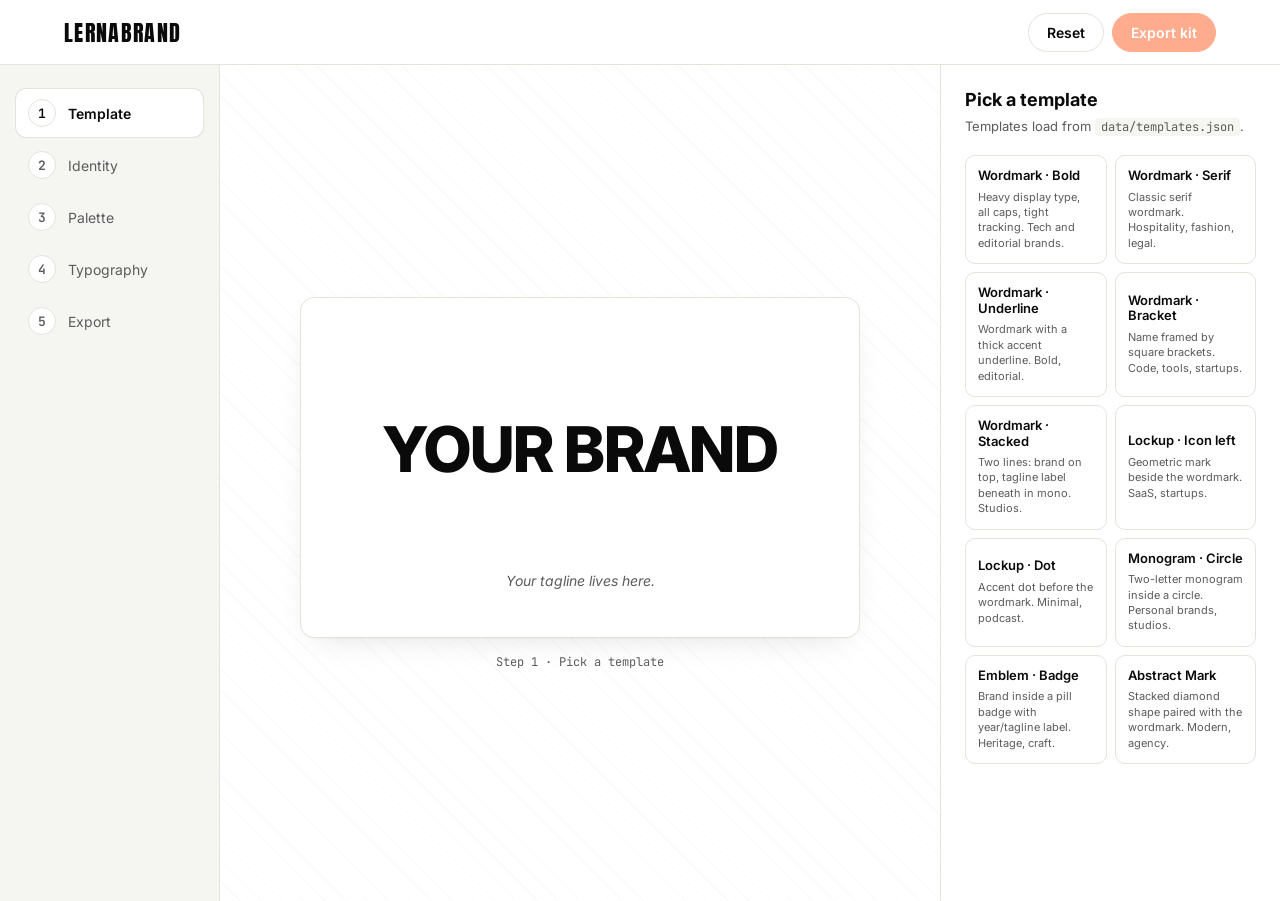
==== app.html @ a3e3d4c1 "Multi-template SVG renderer - New renderer.js: pure-function templates keyed by id. Public API:   Le" ====
<!doctype html>
<html lang="en">
  <head>
    <meta charset="utf-8" />
    <meta name="viewport" content="width=device-width, initial-scale=1" />
    <meta name="color-scheme" content="light dark" />
    <title>Lerna Brand · Builder</title>
    <meta name="description" content="Brand-kit builder. Pick a template, customize, export." />
    <link rel="icon" href="assets/favicon.svg" type="image/svg+xml" />
    <link rel="preconnect" href="https://fonts.googleapis.com" />
    <link rel="preconnect" href="https://fonts.gstatic.com" crossorigin />
    <link rel="stylesheet" href="https://fonts.googleapis.com/css2?family=Abril+Fatface&family=Anton&family=Archivo:wght@400;700&family=Archivo+Black&family=Bebas+Neue&family=DM+Sans:wght@400;700&family=DM+Serif+Display&family=Inter:wght@400;500;600;700;800;900&family=JetBrains+Mono:wght@400;500&family=Libre+Baskerville:wght@400;700&family=Lora:wght@400;700&family=Merriweather:wght@400;700&family=Montserrat:wght@400;700&family=Open+Sans:wght@400;700&family=Oswald:wght@400;700&family=Playfair+Display:wght@400;700&family=PT+Serif&family=Raleway:wght@400;700&family=Roboto:wght@400;500;700&family=Source+Sans+3:wght@400;600&family=Space+Grotesk:wght@400;700&family=Space+Mono&family=Syne:wght@400;700;800&family=Work+Sans:wght@400;700&display=swap" />
    <link rel="stylesheet" href="styles.css" />
  </head>
  <body data-page="app">
    <header class="topbar topbar-app">
      <div class="container topbar-inner">
        <a class="brand" href="index.html" aria-label="Lerna Brand">
          <span class="brand-mark">LERNABRAND</span>
        </a>
        <div class="app-actions">
          <button type="button" class="btn btn-ghost" id="action-reset">Reset</button>
          <button type="button" class="btn btn-primary" id="action-export" disabled>Export kit</button>
        </div>
      </div>
    </header>

    <main class="app-shell">
      <aside class="app-sidebar" aria-label="Steps">
        <ol class="step-list">
          <li class="step is-active" data-step="template">
            <span class="step-num">1</span>
            <span class="step-title">Template</span>
          </li>
          <li class="step" data-step="identity">
            <span class="step-num">2</span>
            <span class="step-title">Identity</span>
          </li>
          <li class="step" data-step="palette">
            <span class="step-num">3</span>
            <span class="step-title">Palette</span>
          </li>
          <li class="step" data-step="typography">
            <span class="step-num">4</span>
            <span class="step-title">Typography</span>
          </li>
          <li class="step" data-step="export">
            <span class="step-num">5</span>
            <span class="step-title">Export</span>
          </li>
        </ol>
      </aside>

      <section class="app-canvas" aria-label="Preview">
        <div class="preview-card">
          <div class="preview-logo" id="preview-logo">
            <svg viewBox="0 0 320 120" xmlns="http://www.w3.org/2000/svg" aria-hidden="true">
              <text x="160" y="78" text-anchor="middle" font-family="Inter, sans-serif" font-weight="800" font-size="56" fill="currentColor">YOUR BRAND</text>
            </svg>
          </div>
          <p class="preview-tagline" id="preview-tagline">Your tagline lives here.</p>
        </div>
        <div class="preview-meta">
          <span id="preview-step-label">Step 1 · Pick a template</span>
        </div>
      </section>

      <aside class="app-panel" aria-label="Controls">
        <div class="panel-step is-active" data-panel="template">
          <h2>Pick a template</h2>
          <p class="panel-hint">Templates load from <code>data/templates.json</code>.</p>
          <div class="template-grid" id="template-grid">
            <p class="loading">Loading templates…</p>
          </div>
        </div>

        <div class="panel-step" data-panel="identity">
          <h2>Identity</h2>
          <label class="field">
            <span>Brand name</span>
            <input type="text" id="input-name" maxlength="32" placeholder="Acme" />
          </label>
          <label class="field">
            <span>Tagline</span>
            <input type="text" id="input-tagline" maxlength="64" placeholder="We make things." />
          </label>
          <div class="panel-nav">
            <button type="button" class="btn btn-ghost" data-prev>Back</button>
            <button type="button" class="btn btn-primary" data-next>Next</button>
          </div>
        </div>

        <div class="panel-step" data-panel="palette">
          <h2>Palette</h2>
          <p class="panel-hint">Curated palettes from <code>data/palettes.json</code>.</p>
          <div class="palette-grid" id="palette-grid">
            <p class="loading">Loading palettes…</p>
          </div>
          <div class="panel-nav">
            <button type="button" class="btn btn-ghost" data-prev>Back</button>
            <button type="button" class="btn btn-primary" data-next>Next</button>
          </div>
        </div>

        <div class="panel-step" data-panel="typography">
          <h2>Typography</h2>
          <p class="panel-hint">Pairings from <code>data/fonts.json</code>.</p>
          <div class="font-grid" id="font-grid">
            <p class="loading">Loading pairings…</p>
          </div>
          <div class="panel-nav">
            <button type="button" class="btn btn-ghost" data-prev>Back</button>
            <button type="button" class="btn btn-primary" data-next>Next</button>
          </div>
        </div>

        <div class="panel-step" data-panel="export">
          <h2>Export</h2>
          <p>Download your kit as a JSON manifest. SVG and PNG export are roadmap.</p>
          <button type="button" class="btn btn-primary btn-lg" id="export-json">Download JSON manifest</button>
          <div class="panel-nav">
            <button type="button" class="btn btn-ghost" data-prev>Back</button>
          </div>
        </div>
      </aside>
    </main>

    <script src="renderer.js"></script>
    <script src="app.js"></script>
  </body>
</html>
---- styles.css ----
:root {
  --bg: #ffffff;
  --bg-alt: #f5f5f2;
  --fg: #0a0a0a;
  --fg-mute: #5b5b5b;
  --line: #e4e4dc;
  --accent: #ff5a1f;
  --accent-fg: #ffffff;
  --radius: 14px;
  --font-sans: "Inter", system-ui, -apple-system, "Segoe UI", sans-serif;
  --font-display: "Anton", "Inter", sans-serif;
  --font-mono: "JetBrains Mono", ui-monospace, monospace;
  --container: 1200px;
  --topbar-h: 64px;
}

* { box-sizing: border-box; }
html, body { margin: 0; padding: 0; }
body {
  font-family: var(--font-sans);
  color: var(--fg);
  background: var(--bg);
  -webkit-font-smoothing: antialiased;
  -moz-osx-font-smoothing: grayscale;
}

a { color: inherit; text-decoration: none; }
a:hover { color: var(--accent); }

.container {
  width: 100%;
  max-width: var(--container);
  margin: 0 auto;
  padding: 0 24px;
}

/* ---------- TOPBAR ---------- */
.topbar {
  position: sticky;
  top: 0;
  z-index: 50;
  background: var(--bg);
  border-bottom: 1px solid var(--line);
}
.topbar-inner {
  height: var(--topbar-h);
  display: flex;
  align-items: center;
  justify-content: space-between;
  gap: 24px;
}
.brand { display: inline-flex; align-items: center; gap: 10px; }
.brand-mark {
  font-family: var(--font-display);
  font-size: 22px;
  letter-spacing: 0.06em;
}
.nav {
  display: flex;
  gap: 28px;
  font-size: 14px;
  font-weight: 500;
}
.topbar-cta { white-space: nowrap; }

/* ---------- BUTTONS ---------- */
.btn {
  display: inline-flex;
  align-items: center;
  justify-content: center;
  border: 1px solid var(--line);
  background: var(--bg);
  color: var(--fg);
  padding: 10px 18px;
  border-radius: 999px;
  font-weight: 600;
  font-size: 14px;
  cursor: pointer;
  font-family: inherit;
  transition: background 120ms ease, color 120ms ease, border-color 120ms ease, transform 120ms ease;
}
.btn:hover { border-color: var(--fg); }
.btn:active { transform: translateY(1px); }
.btn:disabled { opacity: 0.5; cursor: not-allowed; }
.btn-primary {
  background: var(--accent);
  color: var(--accent-fg);
  border-color: var(--accent);
}
.btn-primary:hover { background: #e04812; border-color: #e04812; color: var(--accent-fg); }
.btn-ghost { background: transparent; }
.btn-lg { padding: 14px 24px; font-size: 15px; }

/* ---------- HERO ---------- */
.hero {
  padding: 96px 0 80px;
  border-bottom: 1px solid var(--line);
  background:
    radial-gradient(circle at 80% 20%, rgba(255, 90, 31, 0.08), transparent 50%),
    var(--bg);
}
.hero-copy { max-width: 820px; }
.eyebrow {
  font-family: var(--font-mono);
  font-size: 12px;
  text-transform: uppercase;
  letter-spacing: 0.12em;
  color: var(--fg-mute);
  margin: 0 0 18px;
}
.h-display {
  font-family: var(--font-display);
  font-weight: 400;
  font-size: clamp(40px, 6vw, 84px);
  line-height: 1.02;
  margin: 0 0 24px;
  letter-spacing: -0.01em;
}
.hero-lead {
  font-size: 18px;
  line-height: 1.6;
  color: var(--fg-mute);
  margin: 0 0 32px;
  max-width: 640px;
}
.hero-cta { display: flex; gap: 12px; flex-wrap: wrap; }

/* ---------- SECTIONS ---------- */
.section {
  padding: 88px 0;
  border-bottom: 1px solid var(--line);
}
.section-alt { background: var(--bg-alt); }
.section-cta { text-align: center; }
.section-cta .h-section { margin-bottom: 24px; }
.h-section {
  font-family: var(--font-display);
  font-weight: 400;
  font-size: clamp(28px, 4vw, 48px);
  line-height: 1.05;
  margin: 8px 0 32px;
  letter-spacing: -0.01em;
}
.section-lead {
  font-size: 17px;
  line-height: 1.6;
  color: var(--fg-mute);
  max-width: 640px;
  margin: 0 0 40px;
}

/* ---------- FEATURE GRID ---------- */
.feature-grid {
  list-style: none;
  margin: 0;
  padding: 0;
  display: grid;
  grid-template-columns: repeat(auto-fit, minmax(220px, 1fr));
  gap: 16px;
}
.feature {
  padding: 28px 24px;
  border: 1px solid var(--line);
  border-radius: var(--radius);
  background: var(--bg);
}
.feature h3 { font-size: 18px; margin: 12px 0 8px; }
.feature p { font-size: 14px; color: var(--fg-mute); margin: 0; line-height: 1.5; }
.feature-num {
  font-family: var(--font-mono);
  font-size: 12px;
  color: var(--accent);
  font-weight: 600;
}

/* ---------- HOW IT WORKS ---------- */
.how-grid {
  display: grid;
  grid-template-columns: repeat(auto-fit, minmax(220px, 1fr));
  gap: 24px;
}
.how-step h3 { font-size: 18px; margin: 12px 0 8px; }
.how-step p { font-size: 14px; color: var(--fg-mute); margin: 0; }
.how-num {
  font-family: var(--font-display);
  font-size: 48px;
  color: var(--accent);
  display: block;
  line-height: 1;
}

/* ---------- FOOTER ---------- */
.footer {
  padding: 32px 0;
  border-top: 1px solid var(--line);
  background: var(--bg-alt);
}
.footer-inner {
  display: flex;
  justify-content: space-between;
  align-items: center;
  font-size: 13px;
  color: var(--fg-mute);
  flex-wrap: wrap;
  gap: 12px;
}

/* ============================================ */
/*                APP SHELL                     */
/* ============================================ */
body[data-page="app"] {
  min-height: 100vh;
  display: flex;
  flex-direction: column;
}
.topbar-app .app-actions {
  display: flex;
  gap: 8px;
}
.app-shell {
  flex: 1;
  display: grid;
  grid-template-columns: 220px 1fr 340px;
  min-height: calc(100vh - var(--topbar-h));
}
.app-sidebar {
  border-right: 1px solid var(--line);
  padding: 24px 16px;
  background: var(--bg-alt);
}
.step-list {
  list-style: none;
  margin: 0;
  padding: 0;
  display: flex;
  flex-direction: column;
  gap: 4px;
}
.step {
  display: flex;
  align-items: center;
  gap: 12px;
  padding: 10px 12px;
  border-radius: 10px;
  cursor: pointer;
  font-size: 14px;
  color: var(--fg-mute);
}
.step:hover { background: var(--bg); }
.step.is-active {
  background: var(--bg);
  color: var(--fg);
  font-weight: 600;
  box-shadow: 0 0 0 1px var(--line);
}
.step.is-complete .step-num {
  background: var(--accent);
  color: var(--accent-fg);
  border-color: var(--accent);
}
.step-num {
  width: 28px;
  height: 28px;
  border-radius: 999px;
  border: 1px solid var(--line);
  background: var(--bg);
  display: inline-flex;
  align-items: center;
  justify-content: center;
  font-family: var(--font-mono);
  font-size: 13px;
  font-weight: 600;
}

/* ---------- CANVAS ---------- */
.app-canvas {
  padding: 48px 24px;
  display: flex;
  flex-direction: column;
  align-items: center;
  justify-content: center;
  background:
    repeating-linear-gradient(45deg, transparent 0 14px, rgba(0,0,0,0.02) 14px 15px),
    var(--bg);
  min-height: 100%;
}
.preview-card {
  width: 100%;
  max-width: 560px;
  padding: 48px;
  background: var(--bg);
  border: 1px solid var(--line);
  border-radius: var(--radius);
  text-align: center;
  box-shadow: 0 1px 0 rgba(0,0,0,0.02), 0 12px 32px -16px rgba(0,0,0,0.15);
}
.preview-logo {
  color: var(--fg);
  margin-bottom: 16px;
  font-family: var(--font-display);
}
.preview-logo svg {
  width: 100%;
  height: auto;
  max-width: 420px;
  display: block;
  margin: 0 auto;
}
.preview-tagline {
  font-size: 14px;
  color: var(--fg-mute);
  margin: 0;
  font-style: italic;
}
.preview-meta {
  margin-top: 16px;
  font-family: var(--font-mono);
  font-size: 12px;
  color: var(--fg-mute);
}

/* ---------- PANEL ---------- */
.app-panel {
  border-left: 1px solid var(--line);
  padding: 24px;
  background: var(--bg);
  overflow-y: auto;
}
.panel-step { display: none; }
.panel-step.is-active { display: block; }
.panel-step h2 { font-size: 18px; margin: 0 0 8px; }
.panel-hint {
  font-size: 13px;
  color: var(--fg-mute);
  margin: 0 0 20px;
}
.panel-hint code {
  font-family: var(--font-mono);
  font-size: 12px;
  padding: 1px 6px;
  background: var(--bg-alt);
  border-radius: 4px;
}
.panel-nav {
  margin-top: 24px;
  display: flex;
  justify-content: space-between;
  gap: 8px;
}

/* ---------- FIELDS ---------- */
.field {
  display: flex;
  flex-direction: column;
  gap: 6px;
  margin-bottom: 16px;
  font-size: 13px;
  color: var(--fg-mute);
}
.field input {
  font-family: inherit;
  font-size: 15px;
  padding: 10px 12px;
  border: 1px solid var(--line);
  border-radius: 8px;
  background: var(--bg);
  color: var(--fg);
}
.field input:focus {
  outline: none;
  border-color: var(--fg);
}

/* ---------- GRIDS ---------- */
.template-grid,
.palette-grid,
.font-grid {
  display: grid;
  grid-template-columns: 1fr 1fr;
  gap: 8px;
}
.template-grid .option,
.palette-grid .option,
.font-grid .option {
  border: 1px solid var(--line);
  border-radius: 10px;
  padding: 12px;
  cursor: pointer;
  background: var(--bg);
  text-align: left;
  font-family: inherit;
  font-size: 13px;
  color: var(--fg);
}
.option:hover { border-color: var(--fg); }
.option.is-selected {
  border-color: var(--accent);
  box-shadow: 0 0 0 1px var(--accent);
}
.option .option-title {
  font-weight: 600;
  font-size: 13px;
  margin-bottom: 6px;
  display: block;
  line-height: 1.2;
}
.option .option-desc {
  display: block;
  font-size: 11px;
  color: var(--fg-mute);
  line-height: 1.4;
}
.option .option-meta {
  display: block;
  margin-top: 6px;
  font-family: var(--font-mono);
  font-size: 10px;
  color: var(--fg-mute);
  letter-spacing: 0.5px;
  text-transform: uppercase;
}
.option .font-specimen {
  display: block;
  font-size: 11px;
  color: var(--fg-mute);
}
.palette-swatches {
  display: flex;
  gap: 4px;
  height: 24px;
  border-radius: 4px;
  overflow: hidden;
}
.palette-swatches span {
  flex: 1;
}

.loading {
  font-size: 13px;
  color: var(--fg-mute);
  font-style: italic;
}

/* ============================================ */
/*                  MOBILE                      */
/* ============================================ */
@media (max-width: 900px) {
  .nav { display: none; }
  .hero { padding: 56px 0 48px; }
  .section { padding: 56px 0; }
  .app-shell {
    grid-template-columns: 1fr;
    grid-template-rows: auto auto auto;
  }
  .app-sidebar {
    border-right: 0;
    border-bottom: 1px solid var(--line);
    padding: 12px 16px;
  }
  .step-list {
    flex-direction: row;
    overflow-x: auto;
    gap: 8px;
  }
  .step {
    flex: 0 0 auto;
    padding: 8px 12px;
  }
  .step-title { display: none; }
  .step.is-active .step-title { display: inline; }
  .app-panel {
    border-left: 0;
    border-top: 1px solid var(--line);
  }
  .app-canvas { padding: 32px 16px; }
  .preview-card { padding: 32px 24px; }
}
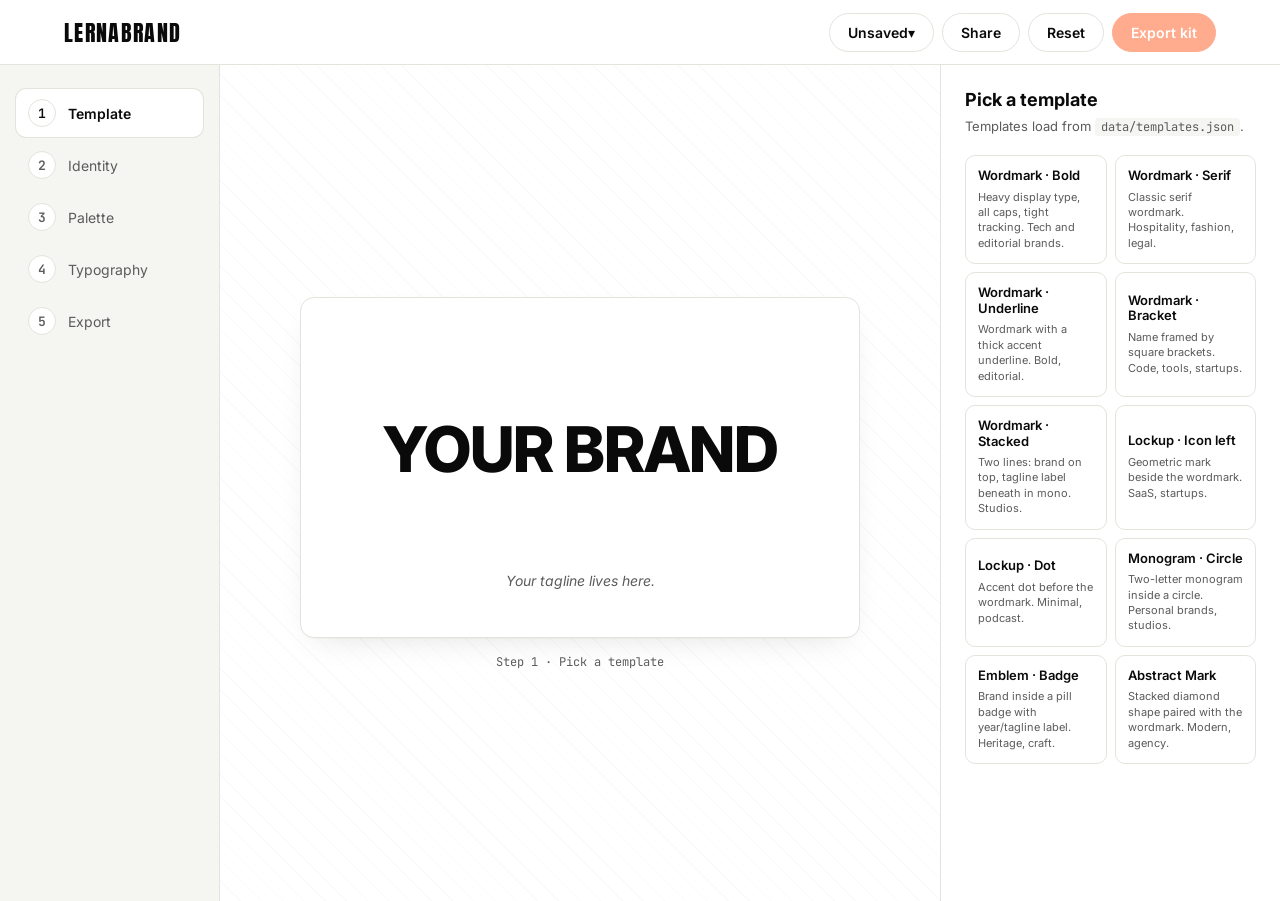
==== commit 112be98a: "Phase 6: projects (multiple kits) + share via URL - Topbar: new dropdown "Unsaved ▾" lists saved pro" ====
--- a/app.html
+++ b/app.html
@@ -19,11 +19,24 @@
           <span class="brand-mark">LERNABRAND</span>
         </a>
         <div class="app-actions">
+          <div class="projects-menu" id="projects-menu">
+            <button type="button" class="btn btn-ghost" id="projects-toggle">
+              <span id="projects-current">Unsaved</span> ▾
+            </button>
+            <div class="projects-dropdown" id="projects-dropdown" hidden>
+              <div class="projects-list" id="projects-list"></div>
+              <button type="button" class="projects-action" id="projects-save">Save current as…</button>
+              <button type="button" class="projects-action" id="projects-new">New project</button>
+            </div>
+          </div>
+          <button type="button" class="btn btn-ghost" id="action-share">Share</button>
           <button type="button" class="btn btn-ghost" id="action-reset">Reset</button>
           <button type="button" class="btn btn-primary" id="action-export" disabled>Export kit</button>
         </div>
       </div>
     </header>
+
+    <div class="toast" id="toast" hidden></div>
 
     <main class="app-shell">
       <aside class="app-sidebar" aria-label="Steps">
@@ -71,6 +84,18 @@
           <p class="panel-hint">Templates load from <code>data/templates.json</code>.</p>
           <div class="template-grid" id="template-grid">
             <p class="loading">Loading templates…</p>
+          </div>
+
+          <div class="icon-picker" id="icon-picker" hidden>
+            <h3>Icon</h3>
+            <p class="panel-hint">Search 5,000+ icons from Tabler (MIT). Leave blank for the default square.</p>
+            <div class="icon-picker-row">
+              <input type="search" id="icon-search" placeholder="search e.g. rocket, leaf, bolt…" />
+              <button type="button" class="btn btn-ghost" id="icon-clear">Clear</button>
+            </div>
+            <div class="icon-grid" id="icon-grid">
+              <p class="loading">Pick search to load…</p>
+            </div>
           </div>
         </div>
 
@@ -92,9 +117,46 @@
 
         <div class="panel-step" data-panel="palette">
           <h2>Palette</h2>
-          <p class="panel-hint">Curated palettes from <code>data/palettes.json</code>.</p>
-          <div class="palette-grid" id="palette-grid">
-            <p class="loading">Loading palettes…</p>
+          <div class="tabs" role="tablist">
+            <button type="button" class="tab is-active" data-tab="palette" data-target="curated">Curated</button>
+            <button type="button" class="tab" data-tab="palette" data-target="custom">Custom</button>
+          </div>
+          <div class="tab-body is-active" data-tab-body="palette-curated">
+            <p class="panel-hint">Curated palettes from <code>data/palettes.json</code>.</p>
+            <div class="palette-grid" id="palette-grid">
+              <p class="loading">Loading palettes…</p>
+            </div>
+          </div>
+          <div class="tab-body" data-tab-body="palette-custom">
+            <p class="panel-hint">Build your own. Use HEX or the color picker on each role.</p>
+            <div class="custom-palette" id="custom-palette">
+              <label class="color-field"><span>Primary text</span>
+                <span class="color-input-pair">
+                  <input type="color" data-role="0" value="#0a0a0a"/>
+                  <input type="text" data-role-hex="0" value="#0a0a0a" maxlength="7"/>
+                </span>
+              </label>
+              <label class="color-field"><span>Accent</span>
+                <span class="color-input-pair">
+                  <input type="color" data-role="1" value="#ff5a1f"/>
+                  <input type="text" data-role-hex="1" value="#ff5a1f" maxlength="7"/>
+                </span>
+              </label>
+              <label class="color-field"><span>Surface</span>
+                <span class="color-input-pair">
+                  <input type="color" data-role="2" value="#f5f5f2"/>
+                  <input type="text" data-role-hex="2" value="#f5f5f2" maxlength="7"/>
+                </span>
+              </label>
+              <label class="color-field"><span>Background</span>
+                <span class="color-input-pair">
+                  <input type="color" data-role="3" value="#ffffff"/>
+                  <input type="text" data-role-hex="3" value="#ffffff" maxlength="7"/>
+                </span>
+              </label>
+              <p class="custom-palette-meta" id="custom-palette-contrast"></p>
+              <button type="button" class="btn btn-primary" id="use-custom-palette">Use this custom palette</button>
+            </div>
           </div>
           <div class="panel-nav">
             <button type="button" class="btn btn-ghost" data-prev>Back</button>
@@ -104,9 +166,32 @@
 
         <div class="panel-step" data-panel="typography">
           <h2>Typography</h2>
-          <p class="panel-hint">Pairings from <code>data/fonts.json</code>.</p>
-          <div class="font-grid" id="font-grid">
-            <p class="loading">Loading pairings…</p>
+          <div class="tabs" role="tablist">
+            <button type="button" class="tab is-active" data-tab="typography" data-target="curated">Curated</button>
+            <button type="button" class="tab" data-tab="typography" data-target="custom">Browse all</button>
+          </div>
+          <div class="tab-body is-active" data-tab-body="typography-curated">
+            <p class="panel-hint">Pairings from <code>data/fonts.json</code>.</p>
+            <div class="font-grid" id="font-grid">
+              <p class="loading">Loading pairings…</p>
+            </div>
+          </div>
+          <div class="tab-body" data-tab-body="typography-custom">
+            <p class="panel-hint">Browse 1,900+ Google Fonts. Pick a heading and body family independently.</p>
+            <div class="font-browse">
+              <div class="font-browse-row">
+                <span class="font-browse-label">Heading</span>
+                <input type="search" id="font-search-heading" placeholder="search font…" autocomplete="off" />
+              </div>
+              <div class="font-list" id="font-list-heading"></div>
+              <div class="font-browse-row">
+                <span class="font-browse-label">Body</span>
+                <input type="search" id="font-search-body" placeholder="search font…" autocomplete="off" />
+              </div>
+              <div class="font-list" id="font-list-body"></div>
+              <p class="font-browse-summary" id="font-browse-summary"></p>
+              <button type="button" class="btn btn-primary" id="use-custom-fonts" disabled>Use custom pair</button>
+            </div>
           </div>
           <div class="panel-nav">
             <button type="button" class="btn btn-ghost" data-prev>Back</button>
@@ -116,8 +201,38 @@
 
         <div class="panel-step" data-panel="export">
           <h2>Export</h2>
-          <p>Download your kit as a JSON manifest. SVG and PNG export are roadmap.</p>
-          <button type="button" class="btn btn-primary btn-lg" id="export-json">Download JSON manifest</button>
+          <p class="panel-hint">Download your logo and brand kit. Everything is generated client-side.</p>
+
+          <div class="export-group">
+            <h3 class="export-group-title">Logo</h3>
+            <div class="export-row">
+              <button type="button" class="btn btn-primary" data-export="svg">SVG (vector)</button>
+              <button type="button" class="btn btn-ghost" data-export="png-512">PNG · 512</button>
+              <button type="button" class="btn btn-ghost" data-export="png-1024">PNG · 1024</button>
+              <button type="button" class="btn btn-ghost" data-export="png-2048">PNG · 2048</button>
+              <button type="button" class="btn btn-ghost" data-export="favicon">Favicon · 64</button>
+            </div>
+          </div>
+
+          <div class="export-group">
+            <h3 class="export-group-title">Kit</h3>
+            <div class="export-row">
+              <button type="button" class="btn btn-primary" id="export-json">JSON manifest</button>
+              <a class="btn btn-ghost" id="export-brandsheet" href="#" target="_blank" rel="noopener">Brand sheet ↗</a>
+              <button type="button" class="btn btn-primary" id="export-zip">Download brand kit (ZIP)</button>
+            </div>
+          </div>
+
+          <div class="export-group">
+            <h3 class="export-group-title">Brand assets</h3>
+            <p class="panel-hint">Each renders live from your current selections. Click an asset to download.</p>
+            <div class="asset-grid" id="asset-grid">
+              <p class="loading">Pick template, name, palette and typography first.</p>
+            </div>
+          </div>
+
+          <p class="export-note" id="export-status" hidden></p>
+
           <div class="panel-nav">
             <button type="button" class="btn btn-ghost" data-prev>Back</button>
           </div>
@@ -126,6 +241,7 @@
     </main>
 
     <script src="renderer.js"></script>
+    <script src="zip.js"></script>
     <script src="app.js"></script>
   </body>
 </html>
--- a/styles.css
+++ b/styles.css
@@ -424,6 +424,375 @@
   font-size: 11px;
   color: var(--fg-mute);
 }
+.option-foot {
+  display: flex;
+  justify-content: space-between;
+  align-items: center;
+  margin-top: 8px;
+  gap: 8px;
+}
+.option-foot .option-meta {
+  margin-top: 0;
+}
+.contrast-badge {
+  font-family: var(--font-mono);
+  font-size: 10px;
+  padding: 2px 6px;
+  border-radius: 4px;
+  letter-spacing: 0.5px;
+  white-space: nowrap;
+}
+.contrast-badge.is-pass {
+  background: #ecfdf5;
+  color: #065f46;
+}
+.contrast-badge.is-warn {
+  background: #fef3c7;
+  color: #92400e;
+}
+
+/* ---------- ICON PICKER ---------- */
+.icon-picker {
+  margin-top: 24px;
+  padding-top: 20px;
+  border-top: 1px solid var(--line);
+}
+.icon-picker h3 {
+  font-size: 14px;
+  margin: 0 0 6px;
+}
+.icon-picker-row {
+  display: flex;
+  gap: 8px;
+  margin-bottom: 12px;
+}
+.icon-picker-row input[type="search"] {
+  flex: 1;
+  font: inherit;
+  font-size: 14px;
+  padding: 10px 12px;
+  border: 1px solid var(--line);
+  border-radius: 8px;
+  background: var(--bg);
+  color: var(--fg);
+}
+.icon-picker-row input[type="search"]:focus { outline: none; border-color: var(--fg); }
+.icon-grid {
+  display: grid;
+  grid-template-columns: repeat(auto-fill, minmax(44px, 1fr));
+  gap: 4px;
+  max-height: 320px;
+  overflow-y: auto;
+  border: 1px solid var(--line);
+  border-radius: 8px;
+  padding: 6px;
+  background: var(--bg-alt);
+}
+.icon-cell {
+  background: var(--bg);
+  border: 1px solid transparent;
+  border-radius: 6px;
+  padding: 6px;
+  cursor: pointer;
+  display: flex;
+  align-items: center;
+  justify-content: center;
+  aspect-ratio: 1;
+}
+.icon-cell:hover { border-color: var(--fg); }
+.icon-cell.is-selected {
+  border-color: var(--accent);
+  box-shadow: 0 0 0 1px var(--accent);
+}
+.icon-cell svg {
+  width: 24px;
+  height: 24px;
+  display: block;
+  color: var(--fg);
+}
+.icon-more {
+  grid-column: 1 / -1;
+  text-align: center;
+  font-size: 11px;
+  color: var(--fg-mute);
+  padding: 8px;
+}
+
+/* ---------- TABS ---------- */
+.tabs {
+  display: flex;
+  gap: 4px;
+  border-bottom: 1px solid var(--line);
+  margin-bottom: 16px;
+}
+.tab {
+  font: inherit;
+  font-size: 13px;
+  background: none;
+  border: 0;
+  padding: 8px 12px;
+  cursor: pointer;
+  color: var(--fg-mute);
+  border-bottom: 2px solid transparent;
+  margin-bottom: -1px;
+}
+.tab:hover { color: var(--fg); }
+.tab.is-active {
+  color: var(--fg);
+  border-bottom-color: var(--accent);
+}
+.tab-body { display: none; }
+.tab-body.is-active { display: block; }
+
+/* ---------- CUSTOM PALETTE ---------- */
+.custom-palette {
+  display: flex;
+  flex-direction: column;
+  gap: 12px;
+}
+.color-field {
+  display: grid;
+  grid-template-columns: 100px 1fr;
+  gap: 12px;
+  align-items: center;
+  font-size: 13px;
+  color: var(--fg-mute);
+}
+.color-input-pair {
+  display: flex;
+  gap: 8px;
+  align-items: center;
+}
+.color-input-pair input[type="color"] {
+  width: 44px;
+  height: 36px;
+  border: 1px solid var(--line);
+  border-radius: 6px;
+  padding: 2px;
+  background: var(--bg);
+  cursor: pointer;
+}
+.color-input-pair input[type="text"] {
+  flex: 1;
+  font-family: var(--font-mono);
+  font-size: 13px;
+  padding: 8px 10px;
+  border: 1px solid var(--line);
+  border-radius: 6px;
+  background: var(--bg);
+  color: var(--fg);
+  text-transform: uppercase;
+}
+.color-input-pair input[type="text"]:focus { outline: none; border-color: var(--fg); }
+.custom-palette-meta {
+  margin: 4px 0 0;
+  font-size: 12px;
+}
+
+/* ---------- FONT BROWSE ---------- */
+.font-browse-row {
+  display: flex;
+  align-items: center;
+  gap: 10px;
+  margin: 12px 0 6px;
+}
+.font-browse-label {
+  font-family: var(--font-mono);
+  font-size: 10px;
+  letter-spacing: 2px;
+  text-transform: uppercase;
+  color: var(--fg-mute);
+  min-width: 60px;
+}
+.font-browse-row input[type="search"] {
+  flex: 1;
+  font: inherit;
+  font-size: 13px;
+  padding: 8px 10px;
+  border: 1px solid var(--line);
+  border-radius: 6px;
+  background: var(--bg);
+  color: var(--fg);
+}
+.font-browse-row input[type="search"]:focus { outline: none; border-color: var(--fg); }
+.font-list {
+  max-height: 200px;
+  overflow-y: auto;
+  border: 1px solid var(--line);
+  border-radius: 8px;
+  background: var(--bg-alt);
+  padding: 4px;
+}
+.font-row {
+  display: flex;
+  justify-content: space-between;
+  align-items: baseline;
+  font: inherit;
+  background: var(--bg);
+  border: 1px solid transparent;
+  border-radius: 6px;
+  padding: 8px 10px;
+  width: 100%;
+  text-align: left;
+  cursor: pointer;
+  margin-bottom: 2px;
+  color: var(--fg);
+}
+.font-row:hover { border-color: var(--fg); }
+.font-row.is-selected {
+  border-color: var(--accent);
+  box-shadow: 0 0 0 1px var(--accent);
+}
+.font-row-name {
+  font-size: 16px;
+  display: inline-block;
+}
+.font-row-meta {
+  font-family: var(--font-mono);
+  font-size: 10px;
+  letter-spacing: 1px;
+  text-transform: uppercase;
+  color: var(--fg-mute);
+}
+.font-list-more {
+  text-align: center;
+  font-size: 11px;
+  color: var(--fg-mute);
+  padding: 8px;
+}
+.font-browse-summary {
+  margin: 12px 0;
+  font-size: 12px;
+  color: var(--fg-mute);
+  font-family: var(--font-mono);
+}
+
+/* ---------- ASSETS GRID (export panel) ---------- */
+.asset-grid {
+  display: grid;
+  grid-template-columns: repeat(auto-fill, minmax(220px, 1fr));
+  gap: 12px;
+  margin-top: 8px;
+}
+.asset-card {
+  border: 1px solid var(--line);
+  border-radius: 8px;
+  overflow: hidden;
+  background: var(--bg);
+  display: flex;
+  flex-direction: column;
+}
+.asset-preview {
+  background: var(--bg-alt);
+  aspect-ratio: 16 / 9;
+  display: flex;
+  align-items: center;
+  justify-content: center;
+  overflow: hidden;
+}
+.asset-preview svg { max-width: 100%; max-height: 100%; }
+.asset-meta {
+  display: flex;
+  justify-content: space-between;
+  align-items: center;
+  padding: 8px 12px;
+  font-size: 12px;
+  border-top: 1px solid var(--line);
+}
+.asset-name { font-weight: 600; }
+.asset-dim {
+  font-family: var(--font-mono);
+  font-size: 10px;
+  color: var(--fg-mute);
+}
+.asset-actions {
+  display: flex;
+  gap: 4px;
+  padding: 8px;
+  border-top: 1px solid var(--line);
+}
+.asset-actions .btn { flex: 1; font-size: 12px; padding: 6px 10px; }
+
+/* ---------- PROJECTS MENU ---------- */
+.projects-menu { position: relative; }
+.projects-dropdown {
+  position: absolute;
+  top: calc(100% + 6px);
+  right: 0;
+  min-width: 240px;
+  max-width: 320px;
+  background: var(--bg);
+  border: 1px solid var(--line);
+  border-radius: 8px;
+  box-shadow: 0 16px 32px -8px rgba(0,0,0,0.15);
+  z-index: 200;
+  padding: 6px;
+}
+.projects-list { max-height: 320px; overflow-y: auto; margin-bottom: 6px; }
+.projects-empty {
+  padding: 16px 12px;
+  font-size: 12px;
+  color: var(--fg-mute);
+  text-align: center;
+}
+.projects-row {
+  display: grid;
+  grid-template-columns: 1fr auto auto;
+  gap: 8px;
+  align-items: center;
+  padding: 4px 8px;
+  border-radius: 6px;
+}
+.projects-row:hover { background: var(--bg-alt); }
+.projects-row.is-current { background: var(--bg-alt); }
+.projects-row.is-current .projects-open::before {
+  content: "●";
+  color: var(--accent);
+  margin-right: 6px;
+}
+.projects-open {
+  font: inherit;
+  font-size: 13px;
+  background: none;
+  border: 0;
+  text-align: left;
+  cursor: pointer;
+  color: var(--fg);
+  padding: 6px 0;
+  overflow: hidden;
+  text-overflow: ellipsis;
+  white-space: nowrap;
+}
+.projects-meta {
+  font-family: var(--font-mono);
+  font-size: 10px;
+  color: var(--fg-mute);
+}
+.projects-delete {
+  font: inherit;
+  background: none;
+  border: 0;
+  cursor: pointer;
+  color: var(--fg-mute);
+  font-size: 16px;
+  padding: 0 4px;
+  line-height: 1;
+}
+.projects-delete:hover { color: #b91c1c; }
+.projects-action {
+  display: block;
+  width: 100%;
+  font: inherit;
+  font-size: 13px;
+  background: none;
+  border: 0;
+  border-top: 1px solid var(--line);
+  padding: 10px 12px;
+  cursor: pointer;
+  color: var(--fg);
+  text-align: left;
+}
+.projects-action:hover { background: var(--bg-alt); }
 .palette-swatches {
   display: flex;
   gap: 4px;
@@ -439,6 +808,174 @@
   font-size: 13px;
   color: var(--fg-mute);
   font-style: italic;
+}
+
+/* ---------- EXPORT PANEL ---------- */
+.export-group { margin-bottom: 20px; }
+.export-group-title {
+  font-size: 11px;
+  font-family: var(--font-mono);
+  text-transform: uppercase;
+  letter-spacing: 1px;
+  color: var(--fg-mute);
+  margin: 0 0 10px;
+}
+.export-row {
+  display: flex;
+  flex-wrap: wrap;
+  gap: 8px;
+}
+.export-row .btn { flex: 1 1 auto; }
+.export-note {
+  font-size: 12px;
+  color: var(--fg-mute);
+  background: var(--bg-alt);
+  padding: 10px 12px;
+  border-radius: 8px;
+  margin: 16px 0 0;
+}
+.export-note.is-error {
+  color: #b91c1c;
+  background: #fef2f2;
+}
+
+.toast {
+  position: fixed;
+  bottom: 24px;
+  left: 50%;
+  transform: translateX(-50%);
+  background: var(--fg);
+  color: var(--bg);
+  padding: 12px 20px;
+  border-radius: 999px;
+  font-size: 13px;
+  z-index: 100;
+  box-shadow: 0 10px 30px -10px rgba(0,0,0,0.3);
+  max-width: calc(100% - 32px);
+}
+
+/* ---------- QUIZ ---------- */
+.quiz-shell {
+  min-height: calc(100vh - var(--topbar-h));
+  display: flex;
+  align-items: center;
+  justify-content: center;
+  padding: 48px 24px;
+  background: var(--bg-alt);
+}
+.quiz-stage {
+  width: 100%;
+  max-width: 720px;
+  background: var(--bg);
+  border: 1px solid var(--line);
+  border-radius: var(--radius);
+  padding: 48px;
+  box-shadow: 0 1px 0 rgba(0,0,0,0.02), 0 12px 32px -16px rgba(0,0,0,0.15);
+}
+.quiz-progress {
+  font-family: var(--font-mono);
+  font-size: 11px;
+  letter-spacing: 2px;
+  text-transform: uppercase;
+  color: var(--fg-mute);
+  margin: 0 0 16px;
+}
+.quiz-q {
+  font-size: 28px;
+  margin: 0 0 28px;
+  font-weight: 700;
+  letter-spacing: -0.5px;
+}
+.quiz-options {
+  display: grid;
+  grid-template-columns: 1fr 1fr;
+  gap: 10px;
+}
+.quiz-option {
+  font: inherit;
+  text-align: left;
+  background: var(--bg);
+  border: 1px solid var(--line);
+  border-radius: 10px;
+  padding: 16px 18px;
+  cursor: pointer;
+  color: var(--fg);
+  font-size: 15px;
+  font-weight: 500;
+  transition: border-color 0.1s, transform 0.1s;
+}
+.quiz-option:hover {
+  border-color: var(--fg);
+  transform: translateY(-1px);
+}
+.quiz-back {
+  margin-top: 24px;
+  background: none;
+  border: 0;
+  font: inherit;
+  color: var(--fg-mute);
+  cursor: pointer;
+  font-size: 13px;
+}
+.quiz-back:hover { color: var(--fg); }
+
+.quiz-grid {
+  display: grid;
+  grid-template-columns: repeat(auto-fill, minmax(220px, 1fr));
+  gap: 14px;
+}
+.quiz-card {
+  display: flex;
+  flex-direction: column;
+  gap: 0;
+  border: 1px solid var(--line);
+  border-radius: 10px;
+  overflow: hidden;
+  cursor: pointer;
+  background: var(--bg);
+  padding: 0;
+  font: inherit;
+  color: var(--fg);
+}
+.quiz-card:hover {
+  border-color: var(--fg);
+  transform: translateY(-2px);
+  box-shadow: 0 8px 20px -8px rgba(0,0,0,0.15);
+}
+.quiz-card-canvas {
+  aspect-ratio: 2 / 1;
+  display: flex;
+  align-items: center;
+  justify-content: center;
+  padding: 12px;
+}
+.quiz-card-canvas svg {
+  width: 100%;
+  max-width: 100%;
+  height: auto;
+}
+.quiz-card-meta {
+  display: flex;
+  justify-content: space-between;
+  font-family: var(--font-mono);
+  font-size: 10px;
+  letter-spacing: 1px;
+  text-transform: uppercase;
+  color: var(--fg-mute);
+  padding: 8px 10px;
+  border-top: 1px solid var(--line);
+}
+.quiz-actions {
+  margin-top: 24px;
+  display: flex;
+  justify-content: space-between;
+  gap: 10px;
+}
+
+@media (max-width: 700px) {
+  .quiz-stage { padding: 28px 20px; }
+  .quiz-q { font-size: 22px; }
+  .quiz-options { grid-template-columns: 1fr; }
 }
 
 /* ============================================ */
